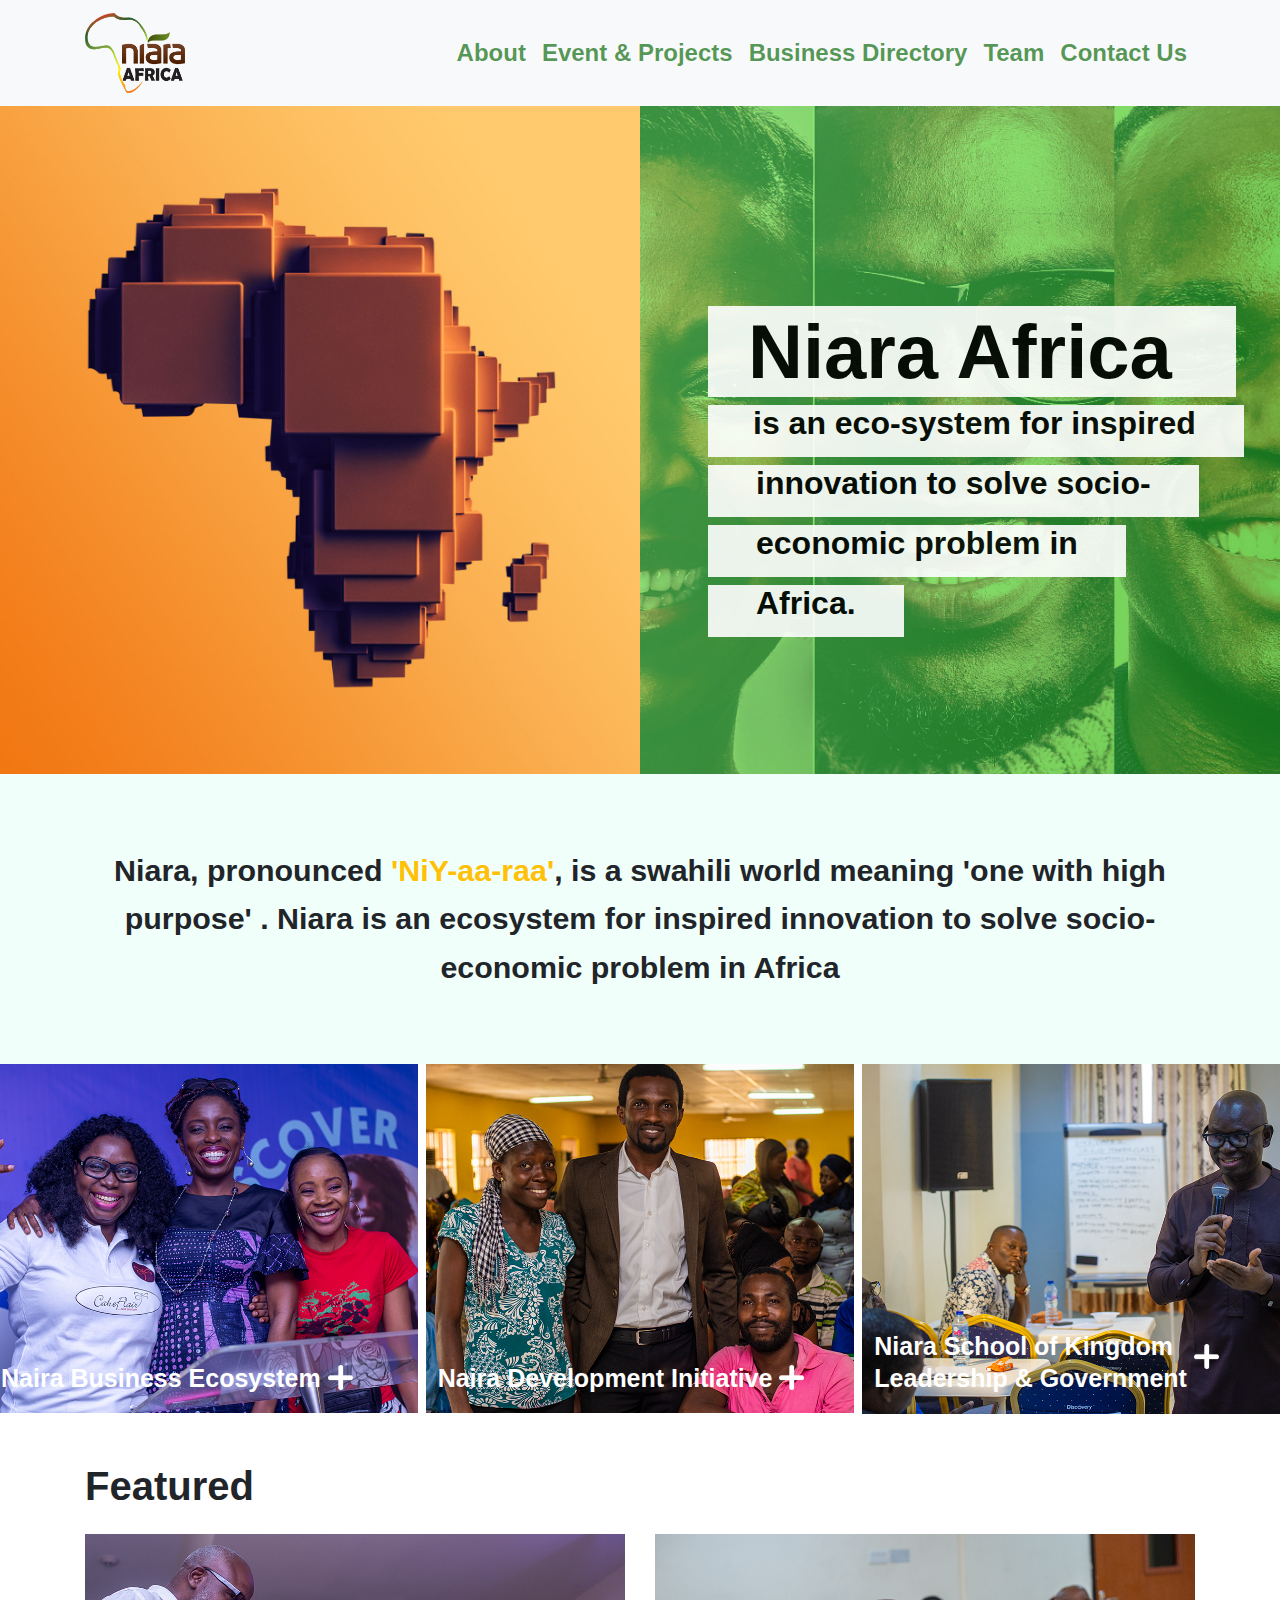
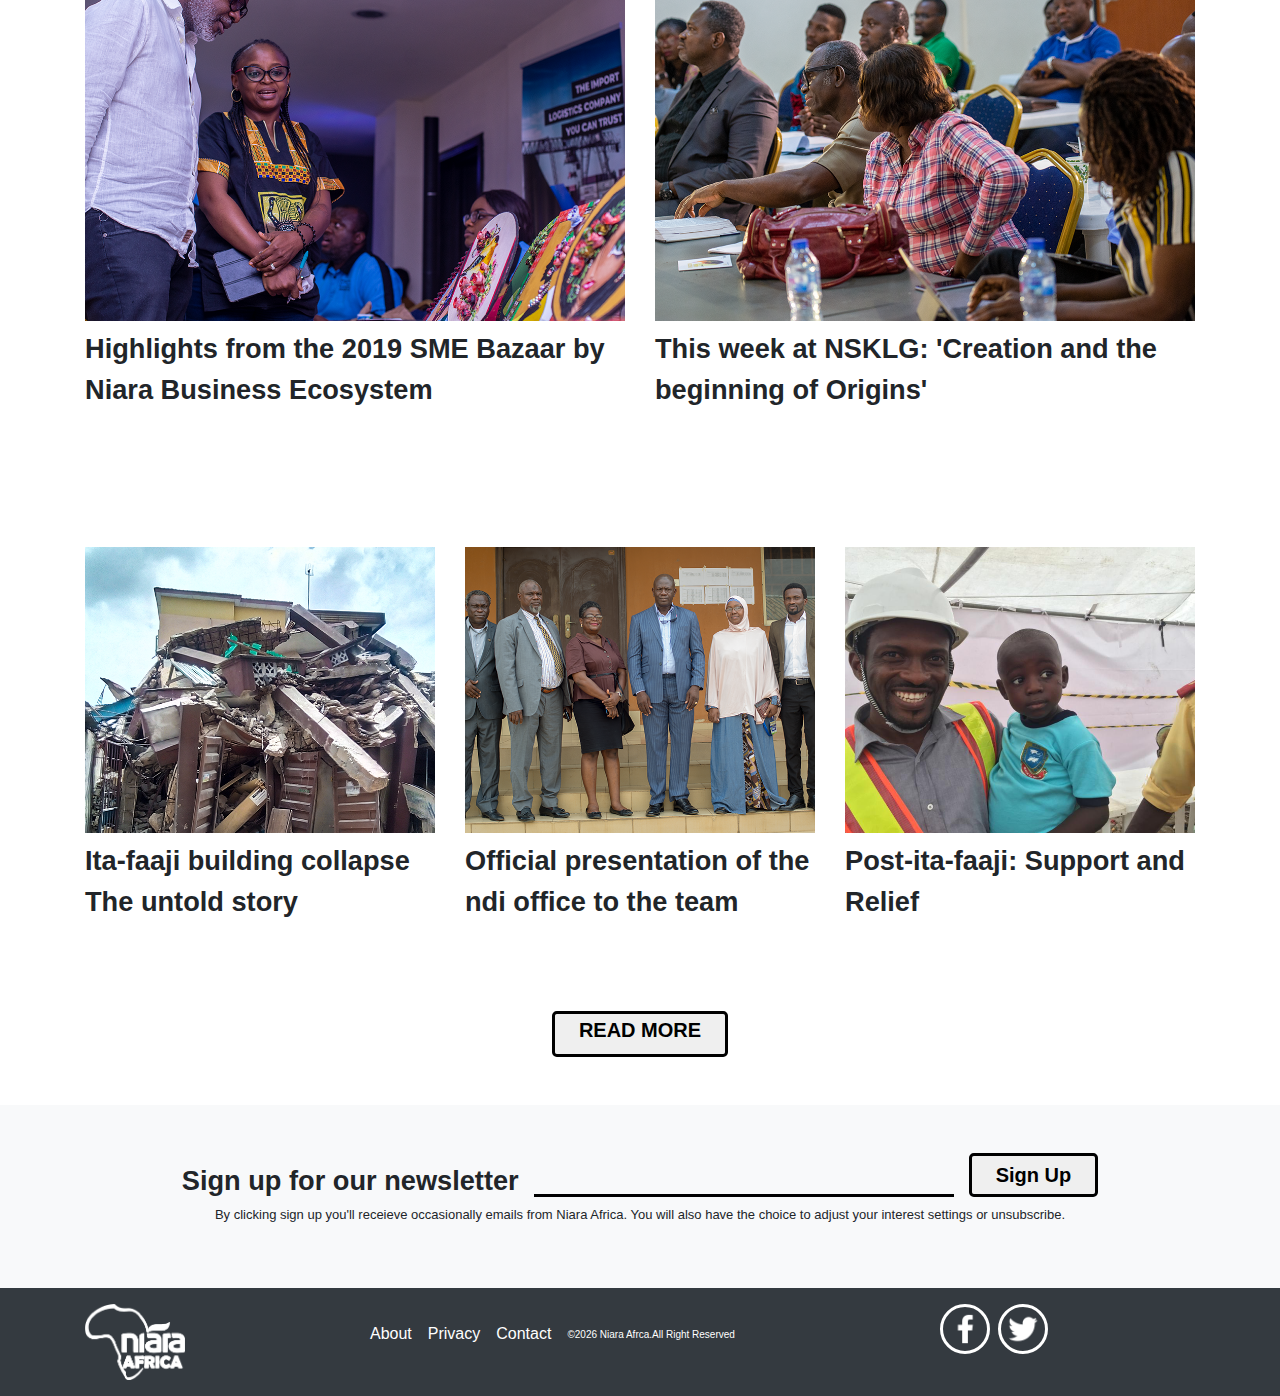
==== index.html @ dce49deb "initial commit" ====
<!DOCTYPE html>
<html lang="en">

<head>
  <meta charset="UTF-8">
  <meta http-equiv="X-UA-Compatible" content="IE=edge">
  <meta name="viewport" content="width=device-width, initial-scale=1.0">

  <link rel="stylesheet" href="https://use.fontawesome.com/releases/v5.0.13/css/all.css" integrity="sha384-DNOHZ68U8hZfKXOrtjWvjxusGo9WQnrNx2sqG0tfsghAvtVlRW3tvkXWZh58N9jp" crossorigin="anonymous">


  <link rel="stylesheet" href="css/style.css">
  <link rel="stylesheet" href="css/bootstrap-4.0.0/dist/css/bootstrap.css">

  <title>Document</title>
</head>

<body>

  <nav class="navbar navbar-expand-sm bg-light navbar-light">
     <div class="container">
      <a href="#home" class="navbar-brand">
        <img src="img/niara-logo.png" width="100" height="80" alt="logo picture">
      </a>
      <!-- <button class="navbar-toggler" type="button" data-toggle="collapse" data-target="#navbarCollapse">
        <span class="navbar-toggler-icon"></span>
      </button> -->

      <button class="navbar-toggler" type="button" data-toggle="collapse" data-target="#navbarCollapse">
          <span class="navbar-toggler-icon"></span>
      </button>
      <div id="navbarCollapse" class="collapse navbar-collapse">
        <ul class="navbar-nav ml-auto">
          <li class="nav-item active">
            <a href="index.html" class="nav-link">About</a>
          </li>
          <li class="nav-item">
            <a href="event&projects.html" class="nav-link">Event & Projects</a>
          </li>
          <li class="nav-item">
            <a href="directory.html" class="nav-link">Business Directory</a>
          </li>
          <li class="nav-item">
            <a href="team.html" class="nav-link">Team</a>
          </li>
          <li class="nav-item">
            <a href="contact us.html" class="nav-link">Contact Us</a>
          </li>
        </ul>
      </div>
     </div> 
  </nav>

  <div id="main-header" class="header">
    <div class="row no-gutters">
      <div class="col-md-6">

        
        <img src="/img/africa.jpg" alt="" class="img-fluid">

      </div>
      <div class="col-md-6">
            <img src="/img/afrca-banner.jpg" alt="" class="img-fluid africa-image" height="100">
          
          <div class="card-img-overlay text-white d-flex flex-column justify-content-center align-items-start med">
          <div class="title mb-2"><p class=" mb-0 txt1"> Niara Africa</p></div>
           <div class="text mb-2 px-5 move"> <p class="txt2 ">is an eco-system for inspired</p></div>
            <div class="text px-5 mb-2 move1"><p class="txt3">innovation to solve socio-</p></div>
            <div class="text txt4 px-5 mb-2 move2"><p class="txt4">economic problem in</p> </div> 
           <div class="text txt5 px-5 move3"><p class="txt5">Africa.</p></div>
          </div>
          
        </div>
      </div>
    </div>
  </div>

  <section id="body" class="body-content py-5">
    <div class="row">
      <div class="container py-4">
        <div class="col">
          <div class="content-inner">
            <p class="lead text-center">Niara, pronounced <span class="text-warning">'NiY-aa-raa'</span>, is a swahili
              world
              meaning 'one with high purpose' . Niara is an ecosystem for
              inspired innovation to solve socio-economic problem in Africa</p>
          </div>
        </div>
      </div>
    </div>
    </div>
  </section>
  <section class="contain">
    <div class="row">
      <div class="col-md-4 px-1">
         <img src="/img/nbe.png" alt="" class="img-fluid">
         <p class="text-image">Naira Business Ecosystem <img src="/img/add.png" alt="" class="img-resize"></p>
      </div>
      <div class="col-md-4 px-1">
         <img src="/img/ndi.png" alt="" class="img-fluid">
         <p class="text-image">Naira Development Initiative <img src="/img/add.png" alt="" class="img-resize"></p>
      </div>
      <div class="col-md-4 px-1">
         <img src="/img/nsklg.png" alt="" class="img-fluid">
         <p class="text-image gap"> Niara School of Kingdom</p> 
         <p class="text-image">Leadership & Government <img src="/img/add.png" alt="" class="img-resize shift"></p>
      </div>

   </div>
  </section>
 

  <section id="display-main" class="py-5">
    
    <div class="container">
     
      <h1 class="mb-4"><strong>Featured</strong> </h2>
      <div class="row">
        <div class="col-md-6">
          <img src="/img/hlc-7062.png" alt="" class="img-fluid">
          <p class="lead mt-2">Highlights from the 2019 SME Bazaar by
            Niara Business Ecosystem</p>
        </div>
        <div class="col-md-6">
          <img src="/img/dsc-9834.png" alt="" class="img-fluid">
          <p class="lead mt-2">This week at NSKLG: 'Creation and the
            beginning of Origins'</p>
        </div>
      </div>
    </div>
  </section>

  <section id="display-details" class="mb-5">
    <div class="container">
      <div class="bode mb-4"></div>
      <div class="row mb-4 py-5">
        <div class="col-lg-4">
          <img src="/img/layer-19.png" alt="" class="img-fluid">
          <p class="lead mt-2">Ita-faaji building collapse
            The untold story</p>
        </div>
        <div class="col-lg-4">
          <img src="/img/layer-20.png" alt="" class="img-fluid">
          <p class="lead mt-2">Official presentation of the ndi
            office to the team</p>
        </div>
        <div class="col-lg-4">
          <img src="/img/layer-21.png" alt="" class="img-fluid">
          <p class="lead mt-2">Post-ita-faaji: Support and
            Relief</p>
        </div>

      </div>
      <div class="row text-center m-auto">
        <div class="col">
          <button class="btn btn-lg px-4 py-1">
            <h5> <strong>READ MORE</strong> </h5>
          </button>
        </div>
        
      </div>
    </div>
  </section>

  <section id="sign-up" class="bg-light py-5">
    <div class="container mb-2">
      
        <div class="row d-flex flex-row justify-content-center align-items-end">
          <div class="col-4-lg">
            <p class="lead">Sign up for our newsletter</p>
          </div>
          <div class="col-lg-4">
            <div class="boder"></div>
          </div>
          <div class="col-4-lg">
            <button class="btn btn-lg px-4 py-1">Sign Up</button>
          </div>
        </div>
      </div>

      <p class="muted text-center ">By clicking sign up you'll receieve occasionally emails from Niara Africa. You will also have the
        choice to adjust your interest settings or unsubscribe.</p>
    </div>
  </section>

  <footer id="footer" class="bg-dark py-3">
    <div class="container">
      <div class="row">
        <div class="col-3">
          <img src="/img/niara-logo-white.png" alt="" class="img-fluid" width="100" height="80">
        </div>
        <div class="col-md-6 d-flex align-items-center">
          <p class="mr-3 ft-txt">About</p>
          <p class="mr-3 ft-txt">Privacy</p>
          <p class="mr-3 ft-txt">Contact</p>
          <p class="ft-copyright"> &copy;<span id="year"></span> Niara Afrca.All Right Reserved</p>
        </div>

        <div class="col-3 d-flex">
          <a href="http://facebook.com">
            <img src="/img/fb.png" alt="" class="social-icon fb mr-2">
          </a>
          <a  href="http://twitter.com">
            <img src="/img/twitters.png" alt="" class="social-icon tw">
          </a>
        </div>
      </div>
    </div>

  </footer>







  <script src="http://code.jquery.com/jquery-3.3.1.min.js" integrity="sha256-FgpCb/KJQlLNfOu91ta32o/NMZxltwRo8QtmkMRdAu8=" crossorigin="anonymous"></script>
  <script src="css/bootstrap-4.0.0/dist/js/bootstrap.bundle.min.js"></script>


  <script>
    $('#year').text(new Date().getFullYear());

  </script>

</body>

</html>
---- css/style.css ----
.navbar .nav-link {
    color: rgba(0, 100, 0, 0.657) !important;
    font-size: 24px;
    font-weight: 600;
}

.africa-image {
    background-size: cover !important;
    background-position: center !important;
    width: 100% !important;
    height: 100% !important;
}

.title {
    /* display: block !important; */
    font-weight: 800;
    font-size: 4.75rem !important;
    color: black !important;
    text-align: center !important;
    background-color: #fff;
    opacity: 0.9;
    padding: 0 4rem !important; 
    line-height: 1.2;
    animation: myMove 2s;
    animation-duration: 5s;
    animation-timing-function: ease-in;
}

@keyframes myMove {
    0% {
      opacity: 0;
      transform: translatey(-10rem); }
    80% {
      opacity: 0.5;
      transform: translateX(-1rem); }
    100% {
      opacity: 1;
      transform: translate(0); } }

.txt1 {
    margin-left: -1.5rem;
    
}

.txt2 {
    margin-left: -3px !important;
}
.move {
    animation: myMove 2s;
    animation-duration: 4s;
    animation-timing-function: ease-in;
}

.move1 {
    animation: myMove 2s;
    animation-duration: 3s;
    animation-timing-function: ease-in;
}

.move2 {
    animation: myMove 2s;
    animation-duration: 2s;
    animation-timing-function: ease;
}

.move3 {
    animation: myMove 1s;
    animation-duration: 1s;
    animation-timing-function: ease;
}

.text-white {
    margin-top: 4rem;
    margin-left: 3rem;
}

.text {
    font-size: 2rem;
    color: black;
    display: inline-block;
    background-color: #fff;
    opacity: 0.9;
    font-weight: 600;
    line-height: 1;
    padding: 2px 3rem !important;
}

/* .text1 {
    padding: 2px 4rem;
    /* display: inline-block; */
    /* background: #fff;
    color: #000;
    text-align: center;
    font-size: 4.7rem;
    font-weight: 700;
    opacity: 0.9;
    display: block;
}  */


.dark-overlay2 {
   position: absolute;
   top: 0;
   left: 0;
   width: 100%;
   background-color: rgba(0, 0, 0, 0.6);
}

.body-content .lead {
    font-size: 1.9rem;
    font-weight: 700;
    width: 100%;
    margin: auto;
    line-height: 1.6;
}

.contain {
    position: relative;
    text-align: left;
}

.text-image {
    position: absolute;
    bottom: 1px;
    font-size: 25px;
    left: 16px;
    color: #fff;
    font-weight: 700;
}
.gap {
    margin-bottom: 3rem !important;
}

.img-resize {
    width: 25px;
    margin-top: -6px;
}

.shift {
    margin-top: -3rem;
}


#sign-up .boder {
    border-bottom: 3px #000 solid;
    margin-top: 27px;
    width: 120%;

}

#sign-up .lead {
    display: block;
    font-size: 1.7rem;
    font-weight: 700;
    margin-bottom: -5px;
    /* margin-right: 50px; */
}

#sign-up .btn {
    border: #000 3px solid;
    color: #000;
    font-weight: 600;
    margin-left: 70px;
}
#sign-up .muted {
    font-size: 13px !important;
}

.body-content {
    background-color: rgba(127, 255, 212, 0.109) !important;
}

#display-main .lead {
    font-size: 1.7rem;
    font-weight: 600;
}

#display-details .lead {
    font-size: 1.7rem;
    font-weight: 600;
}

.social-icon {  
    border: #fff 3px solid;
    border-radius: 50%;
    padding: 5px;
    width: 50px;
}

.mb-5 .btn {
    border: #000 3px solid;
}

.ft-copyright {
    color: #fff;
    font-size: 10px;
}

.ft-txt {
    color: #fff;
}


/*Event $ Projects */
.boda {
    border: rgba(0, 0, 0, 0.1)  1px solid;
}

.text-underline {
    border-bottom: green 3px solid;
    width: 30px;
    margin-top: -17px;
}

.txt {
    font-size: 24px;
}

.main-body {
    margin-bottom: 30rem;
}

/*Business and Directory */
.image-back {
    background-image: url(/img/business-directory-bg.png);
    background-position: center;
    background-repeat: no-repeat;
    background-size: cover;
    min-height: 500px;
}


.image-text {
    font-size: 3rem;
    font-weight: 700;
    margin-left: 8px;
    color: #fff !important;
     margin-top: -19rem;
     
    
} 
@media screen and (max-width: 682px) {
    .image-text {
        font-size: 28px;
    }  
}




.text-head {
    margin-top: -20px !important;
}

.pad {
    border-radius: 12px;
    padding: 13px 9px !important;
    background: #fff;
    width: 85% !important;
    margin: auto;
    margin-top: -3.5rem;
}
 

/* .text-discover {
    margin-left: 7rem;
    text-align: center;
    margin-top: 9px;
} */

.expand {
    width: 14rem;
    height: 2rem;
    /* margin-left: -4rem !important; */
    background-color: #fff;
}

.custom-selected {
    width: 18rem;
    height: 2rem;
    background-color: #fff;
    /* margin-left: -7.5rem !important; */
}

/* .trent {
    width: 50%;
} */

/* The Team */
.card-shadow {
    box-shadow:  0 0 10px 0 rgba(100, 100, 100, 0.26);
}

.image {
    width: 60%;
    border-radius: 50%;
    background-color: rgba(201, 145, 78, 0.7);
    /* background-color: radial-gradient(circle, rgba(238, 141, 22, 0.7)) !important; */
}

/*Directory page loaded */
.context {
    margin-top: -3rem;
    border: #000  1px solid;
    width: 71rem;
    margin-left: -14px;
    margin-bottom: 1rem;
}

.backarrow-space {
    margin-left: -7px;
}

.backarrow {
    width: 10px;
    text-align: center;
    margin-top: -2px;
    margin-right: 4px;
}

.backarrow-txt {
    color: #000 !important;
    font-size: 18px;
    font-weight: 600;
}

.undaline {
    border-bottom: rgba(0, 0, 0, 0.5)  1px solid;
    width: 20%;
}

.card-border {
    border: #000 1px solid !important;
    border-bottom-left-radius: 15px !important;
    border-bottom-right-radius: 15px !important;
    border-top: none !important;
}

.body-card {
    margin-top: -2rem;
}

.footer-card {
    margin-top: -1.35rem;
    padding: 1rem;
}

.txt-card {
    font-size: 12px;
    font-weight: 600;
    display: inline-block;
}

.space {
    margin-top: -0.7rem;
}

.card-image {
    width: 20px;
    display: inline-block ;
}


.categories-text {
    font-size: 18px;
    font-weight: 600;
    line-height: 1.8;
    text-align: center;
}



select option:hover {
    background-color: red !important;
}

select option {
    padding: 4px;
}
select {
    z-index: 1800;
    /* position: absolute; */
    background: #fff;
    height: 33%;
    overflow: hidden;
    width: 30%;
    outline: none;
}
option:checked, option:hover {
    color: #fff;
    background: red;
}
/* Another way*/
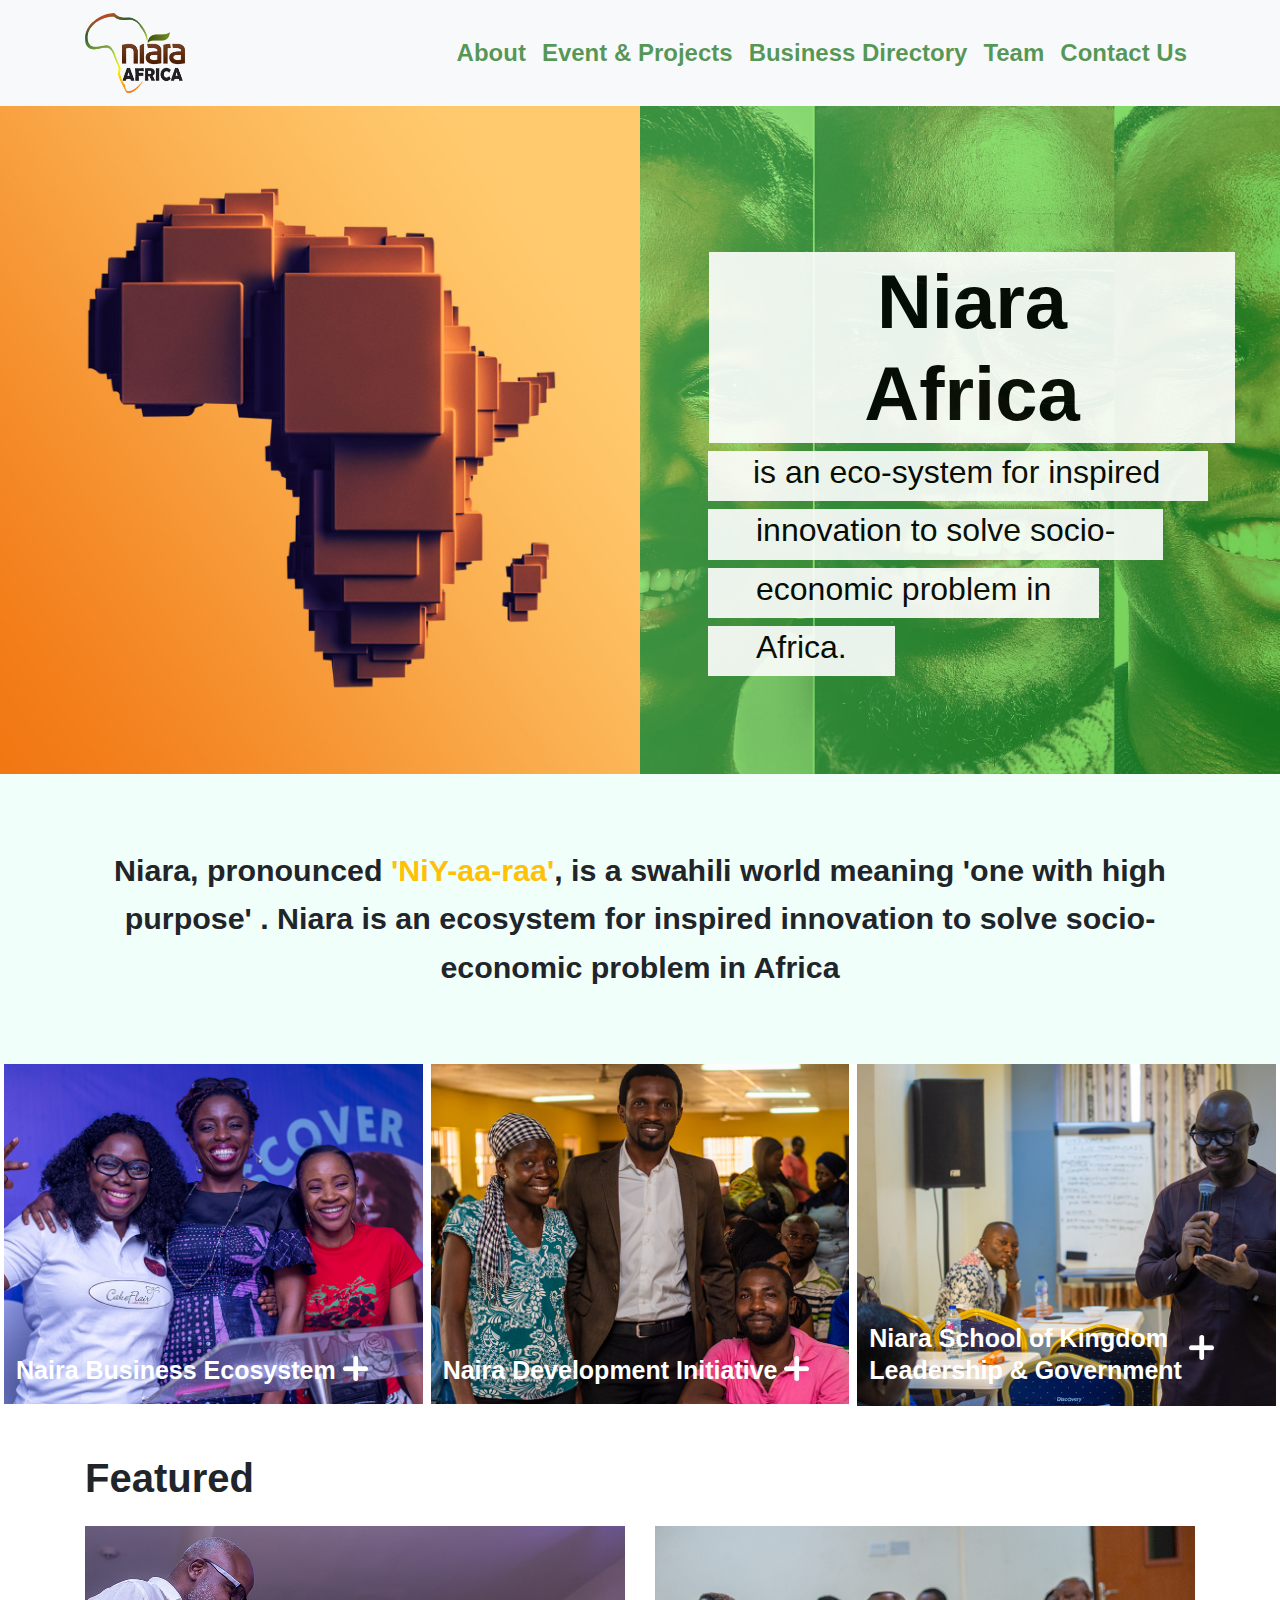
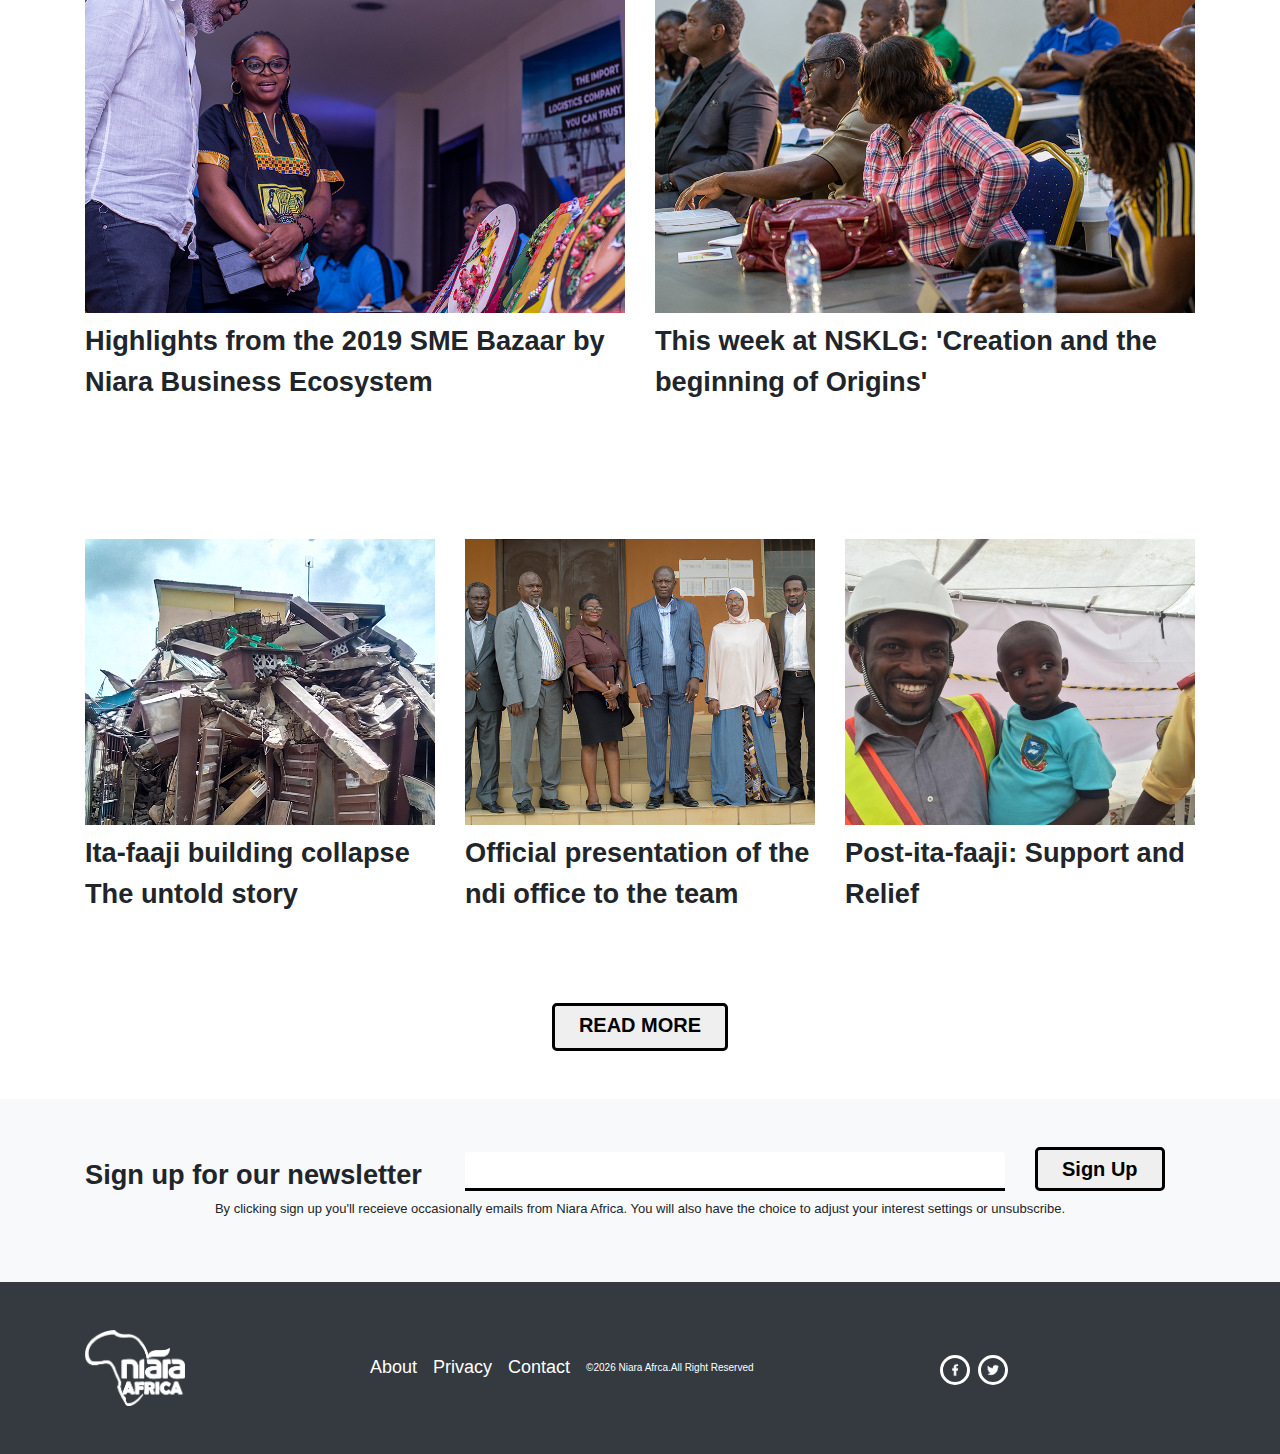
==== commit c5788610: "first commit" ====
--- a/index.html
+++ b/index.html
@@ -19,13 +19,10 @@
 
   <nav class="navbar navbar-expand-sm bg-light navbar-light">
      <div class="container">
-      <a href="#home" class="navbar-brand">
+      <a href="index.html" class="navbar-brand">
         <img src="img/niara-logo.png" width="100" height="80" alt="logo picture">
       </a>
-      <!-- <button class="navbar-toggler" type="button" data-toggle="collapse" data-target="#navbarCollapse">
-        <span class="navbar-toggler-icon"></span>
-      </button> -->
-
+    
       <button class="navbar-toggler" type="button" data-toggle="collapse" data-target="#navbarCollapse">
           <span class="navbar-toggler-icon"></span>
       </button>
@@ -54,20 +51,17 @@
   <div id="main-header" class="header">
     <div class="row no-gutters">
       <div class="col-md-6">
-
-        
         <img src="/img/africa.jpg" alt="" class="img-fluid">
-
       </div>
       <div class="col-md-6">
             <img src="/img/afrca-banner.jpg" alt="" class="img-fluid africa-image" height="100">
           
           <div class="card-img-overlay text-white d-flex flex-column justify-content-center align-items-start med">
-          <div class="title mb-2"><p class=" mb-0 txt1"> Niara Africa</p></div>
-           <div class="text mb-2 px-5 move"> <p class="txt2 ">is an eco-system for inspired</p></div>
-            <div class="text px-5 mb-2 move1"><p class="txt3">innovation to solve socio-</p></div>
-            <div class="text txt4 px-5 mb-2 move2"><p class="txt4">economic problem in</p> </div> 
-           <div class="text txt5 px-5 move3"><p class="txt5">Africa.</p></div>
+          <div class="txt1 mb-2"><h1 class="mb-0 title py-1"> Niara Africa</h1></div>
+           <div class="text mb-2 px-5 move"><h2 class="txt2">is an eco-system for inspired</h2></div>
+            <div class="text mb-2 px-5 move1"><h2 class="txt3">innovation to solve socio-</h2></div>
+            <div class="text px-5 mb-2 move2"><h2 class="txt4">economic problem in</h2> </div> 
+           <div class="text px-5 move3"><h2 class="txt5">Africa.</h2></div>
           </div>
           
         </div>
@@ -91,7 +85,7 @@
     </div>
   </section>
   <section class="contain">
-    <div class="row">
+    <div class="row m-auto">
       <div class="col-md-4 px-1">
          <img src="/img/nbe.png" alt="" class="img-fluid">
          <p class="text-image">Naira Business Ecosystem <img src="/img/add.png" alt="" class="img-resize"></p>
@@ -134,17 +128,17 @@
     <div class="container">
       <div class="bode mb-4"></div>
       <div class="row mb-4 py-5">
-        <div class="col-lg-4">
+        <div class="col-md-4">
           <img src="/img/layer-19.png" alt="" class="img-fluid">
           <p class="lead mt-2">Ita-faaji building collapse
             The untold story</p>
         </div>
-        <div class="col-lg-4">
+        <div class="col-md-4">
           <img src="/img/layer-20.png" alt="" class="img-fluid">
           <p class="lead mt-2">Official presentation of the ndi
             office to the team</p>
         </div>
-        <div class="col-lg-4">
+        <div class="col-md-4">
           <img src="/img/layer-21.png" alt="" class="img-fluid">
           <p class="lead mt-2">Post-ita-faaji: Support and
             Relief</p>
@@ -154,7 +148,7 @@
       <div class="row text-center m-auto">
         <div class="col">
           <button class="btn btn-lg px-4 py-1">
-            <h5> <strong>READ MORE</strong> </h5>
+            <p class="read"> <strong>READ MORE</strong> </p>
           </button>
         </div>
         
@@ -166,27 +160,29 @@
     <div class="container mb-2">
       
         <div class="row d-flex flex-row justify-content-center align-items-end">
-          <div class="col-4-lg">
+          <div class="col-md-4">
             <p class="lead">Sign up for our newsletter</p>
           </div>
-          <div class="col-lg-4">
-            <div class="boder"></div>
-          </div>
-          <div class="col-4-lg">
+          <div class="col-md-6">
+            <div class="boder">
+              <input type="email" class="form-control no-border">
+            </div>
+          </div>
+          <div class="col-md-2">
             <button class="btn btn-lg px-4 py-1">Sign Up</button>
           </div>
         </div>
       </div>
 
-      <p class="muted text-center ">By clicking sign up you'll receieve occasionally emails from Niara Africa. You will also have the
+      <p class="muted text-center">By clicking sign up you'll receieve occasionally emails from Niara Africa. You will also have the
         choice to adjust your interest settings or unsubscribe.</p>
     </div>
   </section>
 
-  <footer id="footer" class="bg-dark py-3">
+  <footer id="footer" class="bg-dark py-5">
     <div class="container">
       <div class="row">
-        <div class="col-3">
+        <div class="col-md-3">
           <img src="/img/niara-logo-white.png" alt="" class="img-fluid" width="100" height="80">
         </div>
         <div class="col-md-6 d-flex align-items-center">
@@ -196,7 +192,7 @@
           <p class="ft-copyright"> &copy;<span id="year"></span> Niara Afrca.All Right Reserved</p>
         </div>
 
-        <div class="col-3 d-flex">
+        <div class="col-md-3 d-flex">
           <a href="http://facebook.com">
             <img src="/img/fb.png" alt="" class="social-icon fb mr-2">
           </a>
--- a/css/style.css
+++ b/css/style.css
@@ -12,17 +12,18 @@
 }
 
 .title {
-    /* display: block !important; */
     font-weight: 800;
     font-size: 4.75rem !important;
     color: black !important;
     text-align: center !important;
     background-color: #fff;
     opacity: 0.9;
-    padding: 0 4rem !important; 
+    margin: 25px;
+    margin-top: -15px !important;
+    padding: 0 3.25rem !important; 
     line-height: 1.2;
-    animation: myMove 2s;
-    animation-duration: 5s;
+    animation: myMove 1s;
+    animation-duration: 1.8s;
     animation-timing-function: ease-in;
 }
 
@@ -46,20 +47,20 @@
     margin-left: -3px !important;
 }
 .move {
-    animation: myMove 2s;
-    animation-duration: 4s;
+    animation: myMove 1s;
+    animation-duration: 1.6s;
     animation-timing-function: ease-in;
 }
 
 .move1 {
-    animation: myMove 2s;
-    animation-duration: 3s;
+    animation: myMove 1s;
+    animation-duration: 1.4s;
     animation-timing-function: ease-in;
 }
 
 .move2 {
-    animation: myMove 2s;
-    animation-duration: 2s;
+    animation: myMove 1s;
+    animation-duration: 1.2s;
     animation-timing-function: ease;
 }
 
@@ -84,19 +85,6 @@
     line-height: 1;
     padding: 2px 3rem !important;
 }
-
-/* .text1 {
-    padding: 2px 4rem;
-    /* display: inline-block; */
-    /* background: #fff;
-    color: #000;
-    text-align: center;
-    font-size: 4.7rem;
-    font-weight: 700;
-    opacity: 0.9;
-    display: block;
-}  */
-
 
 .dark-overlay2 {
    position: absolute;
@@ -140,11 +128,15 @@
     margin-top: -3rem;
 }
 
+.read {
+    margin-bottom: 0 !important;
+    margin-bottom: 4px !important;
+}
+
 
 #sign-up .boder {
     border-bottom: 3px #000 solid;
-    margin-top: 27px;
-    width: 120%;
+    width: 100%;
 
 }
 
@@ -153,14 +145,13 @@
     font-size: 1.7rem;
     font-weight: 700;
     margin-bottom: -5px;
-    /* margin-right: 50px; */
 }
 
 #sign-up .btn {
     border: #000 3px solid;
     color: #000;
     font-weight: 600;
-    margin-left: 70px;
+    
 }
 #sign-up .muted {
     font-size: 13px !important;
@@ -184,7 +175,8 @@
     border: #fff 3px solid;
     border-radius: 50%;
     padding: 5px;
-    width: 50px;
+    width: 30px;
+    margin-top: 25px;
 }
 
 .mb-5 .btn {
@@ -194,16 +186,26 @@
 .ft-copyright {
     color: #fff;
     font-size: 10px;
+    margin-top: 15px;
 }
 
 .ft-txt {
     color: #fff;
+    font-size: 18px;
+    font-weight: 400;
+    margin-top: 15px;
 }
 
 
 /*Event $ Projects */
 .boda {
     border: rgba(0, 0, 0, 0.1)  1px solid;
+
+}
+
+.no-border {
+    border: 0 !important;
+    box-shadow: none !important;
 }
 
 .text-underline {
@@ -239,14 +241,17 @@
      
     
 } 
-@media screen and (max-width: 682px) {
+ @media screen and (max-width: 682px) {
     .image-text {
         font-size: 28px;
-    }  
-}
-
-
-
+    }   
+} 
+
+/* @media screen and (max-width: 682px) {
+    .title {
+        font-size: 1rem;
+        padding: 0 1rem;
+    } */ */
 
 .text-head {
     margin-top: -20px !important;
@@ -262,16 +267,9 @@
 }
  
 
-/* .text-discover {
-    margin-left: 7rem;
-    text-align: center;
-    margin-top: 9px;
-} */
-
 .expand {
     width: 14rem;
     height: 2rem;
-    /* margin-left: -4rem !important; */
     background-color: #fff;
 }
 
@@ -279,12 +277,9 @@
     width: 18rem;
     height: 2rem;
     background-color: #fff;
-    /* margin-left: -7.5rem !important; */
-}
-
-/* .trent {
-    width: 50%;
-} */
+}
+
+
 
 /* The Team */
 .card-shadow {
@@ -295,7 +290,6 @@
     width: 60%;
     border-radius: 50%;
     background-color: rgba(201, 145, 78, 0.7);
-    /* background-color: radial-gradient(circle, rgba(238, 141, 22, 0.7)) !important; */
 }
 
 /*Directory page loaded */
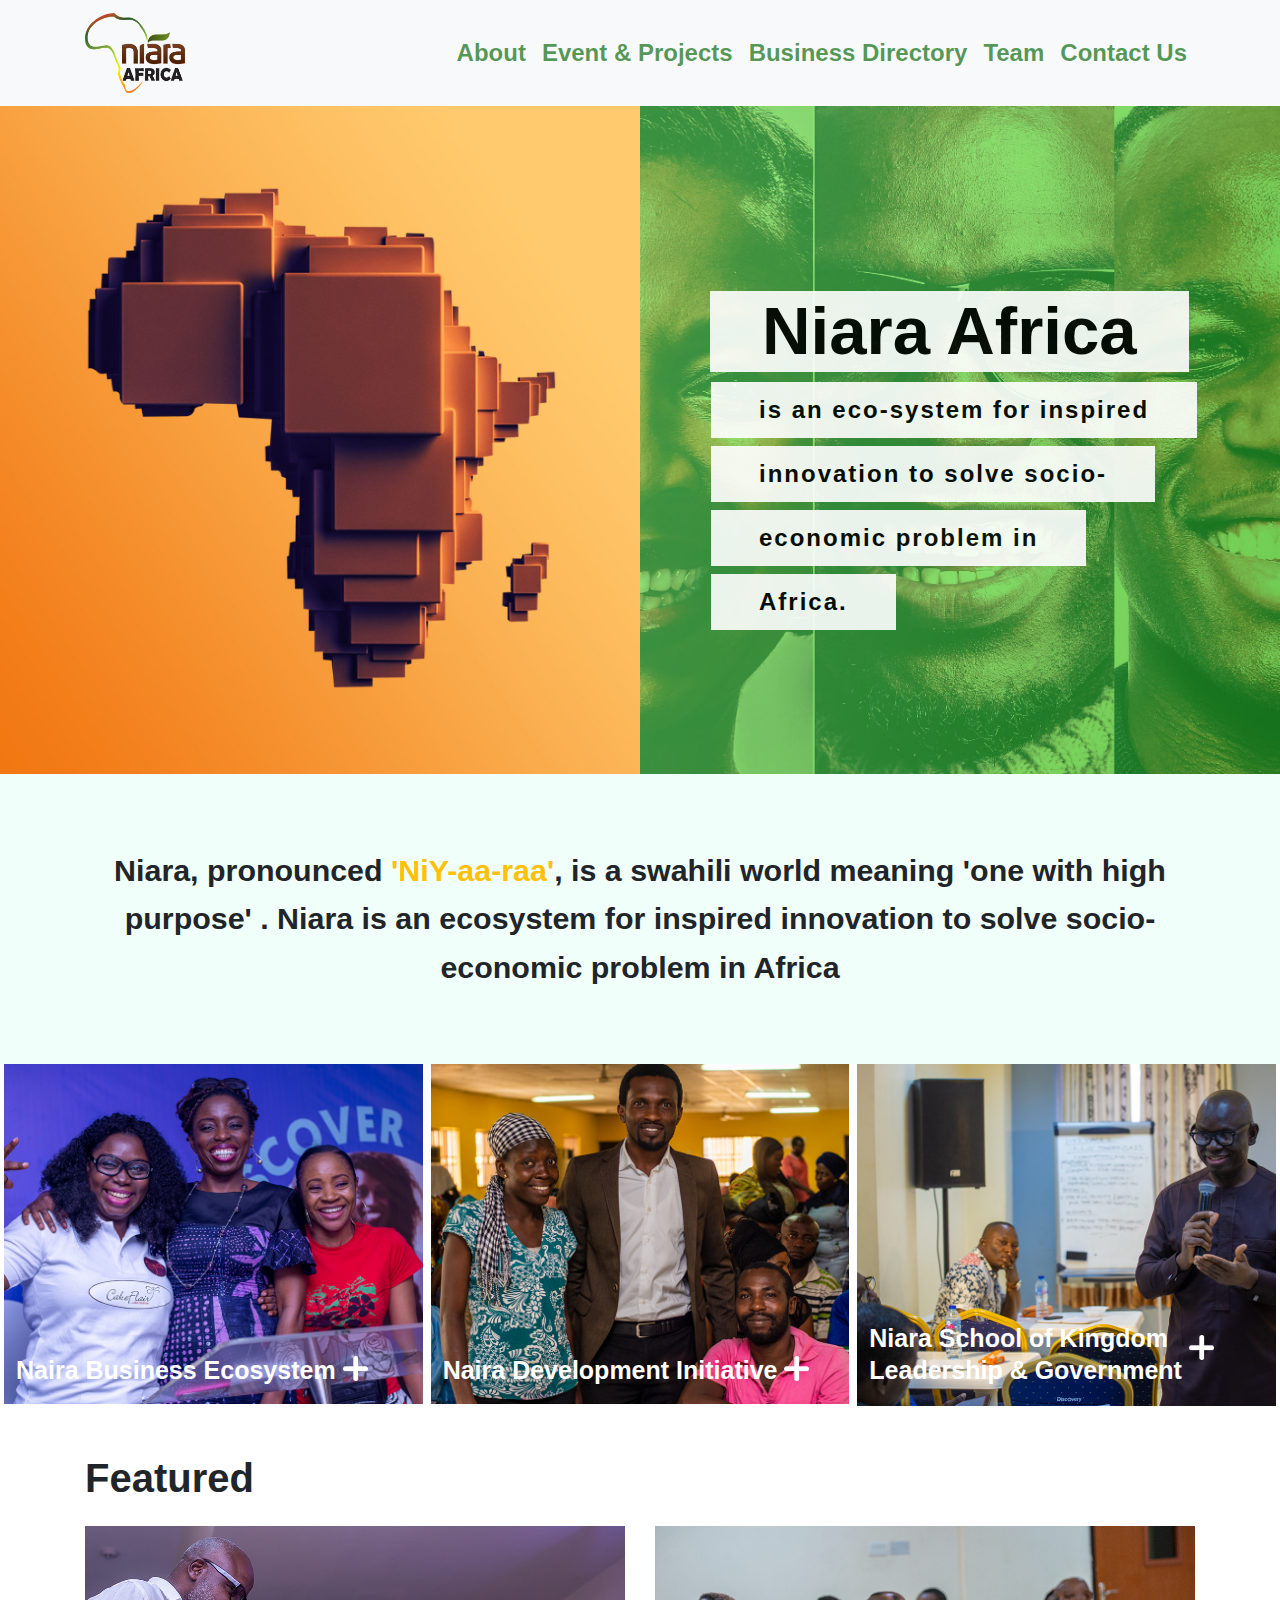
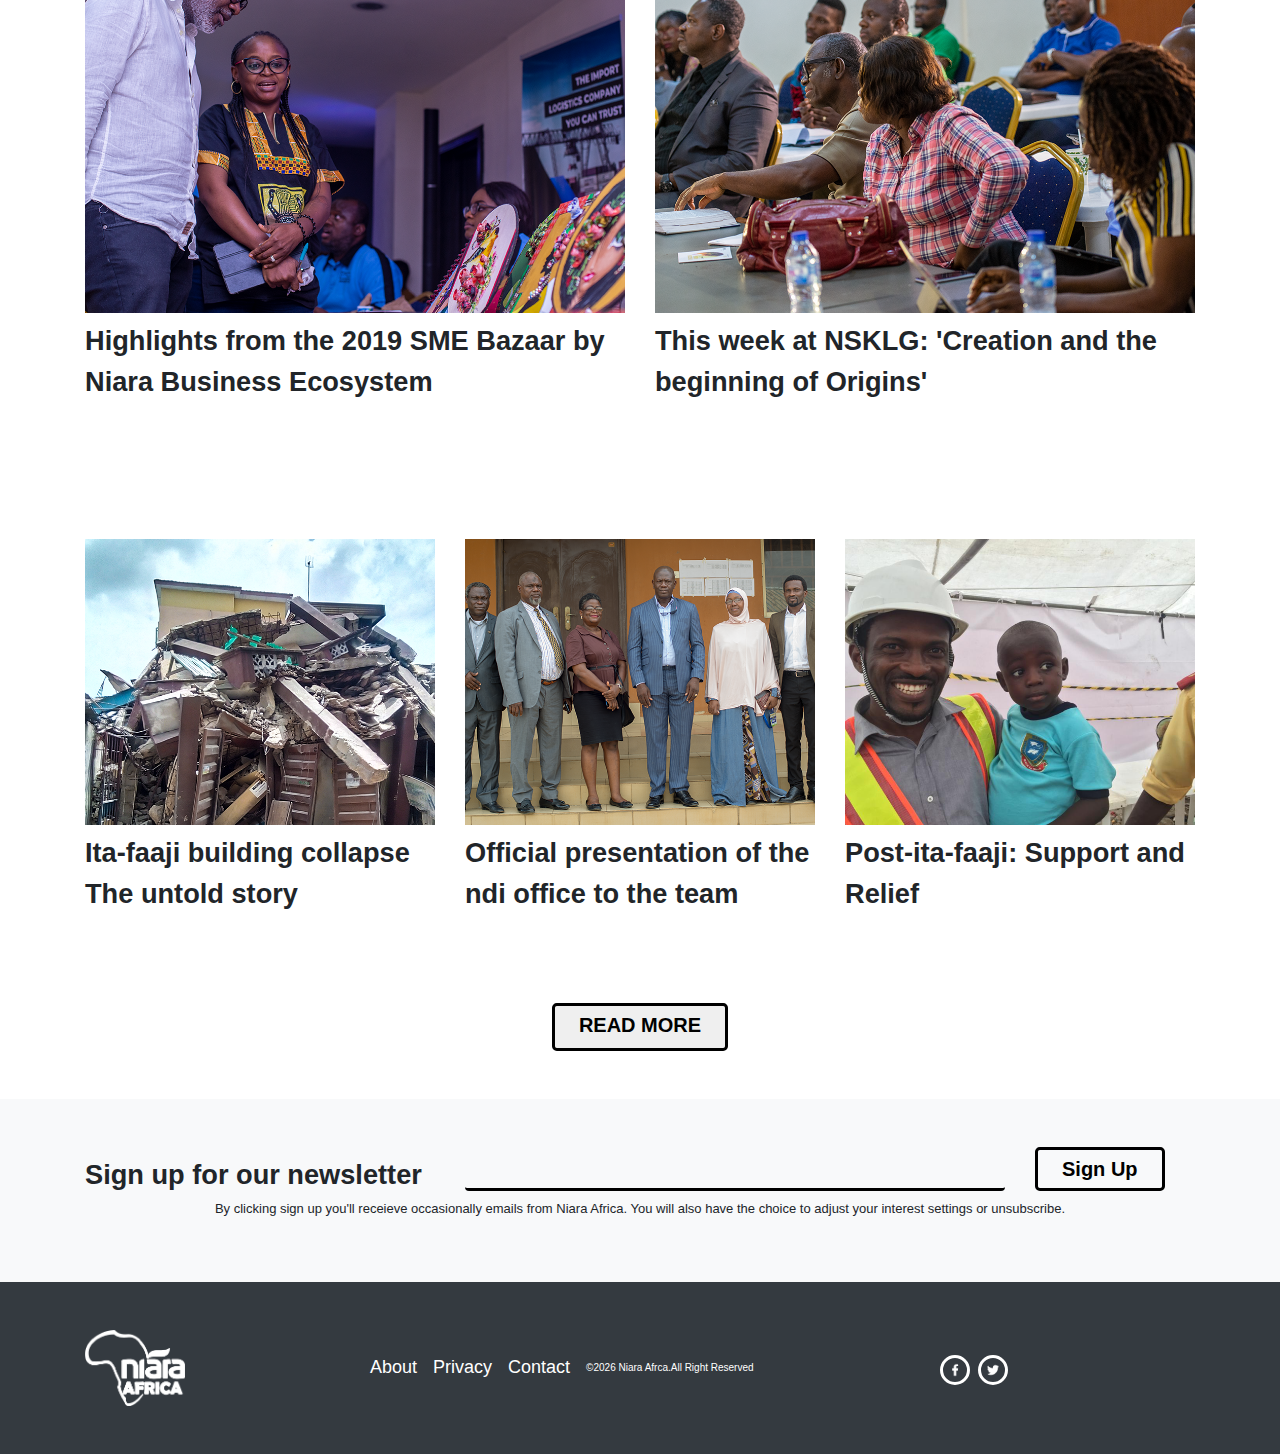
==== commit 2b547485: "second commit" ====
--- a/index.html
+++ b/index.html
@@ -41,7 +41,7 @@
             <a href="team.html" class="nav-link">Team</a>
           </li>
           <li class="nav-item">
-            <a href="contact us.html" class="nav-link">Contact Us</a>
+            <a href="contact.html" class="nav-link">Contact Us</a>
           </li>
         </ul>
       </div>
@@ -49,23 +49,23 @@
   </nav>
 
   <div id="main-header" class="header">
-    <div class="row no-gutters">
+    <div class="row no-gutters lest">
       <div class="col-md-6">
-        <img src="/img/africa.jpg" alt="" class="img-fluid">
+        <img src="/img/africa.jpg" alt="" class="img-fluid africa-img img00">
       </div>
       <div class="col-md-6">
             <img src="/img/afrca-banner.jpg" alt="" class="img-fluid africa-image" height="100">
           
           <div class="card-img-overlay text-white d-flex flex-column justify-content-center align-items-start med">
-          <div class="txt1 mb-2"><h1 class="mb-0 title py-1"> Niara Africa</h1></div>
-           <div class="text mb-2 px-5 move"><h2 class="txt2">is an eco-system for inspired</h2></div>
-            <div class="text mb-2 px-5 move1"><h2 class="txt3">innovation to solve socio-</h2></div>
-            <div class="text px-5 mb-2 move2"><h2 class="txt4">economic problem in</h2> </div> 
-           <div class="text px-5 move3"><h2 class="txt5">Africa.</h2></div>
+          <div class="txt mb-2"><h1 class="title"> Niara Africa</h1></div>
+           <div class="txt px-5 move"><h2 class="text">is an eco-system for inspired</h2></div>
+            <div class="txt px-5 move1"><h2 class="text">innovation to solve socio-</h2></div>
+            <div class="txt px-5  move2"><h2 class="text">economic problem in</h2> </div> 
+           <div class="txt px-5 move3"><h2 class="text">Africa.</h2></div>
           </div>
           
         </div>
-      </div>
+      </div>     
     </div>
   </div>
 
@@ -164,12 +164,11 @@
             <p class="lead">Sign up for our newsletter</p>
           </div>
           <div class="col-md-6">
-            <div class="boder">
-              <input type="email" class="form-control no-border">
-            </div>
-          </div>
-          <div class="col-md-2">
-            <button class="btn btn-lg px-4 py-1">Sign Up</button>
+            
+              <input type="email" class="form-control no-border bg-light">
+          </div>
+          <div class="col-md-2 btn-sign">
+            <button class="btn btn-lg btn-outline-dark px-4 py-1">Sign Up</button>
           </div>
         </div>
       </div>
@@ -188,7 +187,9 @@
         <div class="col-md-6 d-flex align-items-center">
           <p class="mr-3 ft-txt">About</p>
           <p class="mr-3 ft-txt">Privacy</p>
-          <p class="mr-3 ft-txt">Contact</p>
+          <a href="contact.html">
+            <p class="mr-3 ft-txt">Contact</p>
+          </a>
           <p class="ft-copyright"> &copy;<span id="year"></span> Niara Afrca.All Right Reserved</p>
         </div>
 
--- a/css/style.css
+++ b/css/style.css
@@ -12,13 +12,14 @@
 }
 
 .title {
-    font-weight: 800;
-    font-size: 4.75rem !important;
+    font-weight: 800 !important;
+    font-size: 4.2rem !important;
     color: black !important;
     text-align: center !important;
     background-color: #fff;
     opacity: 0.9;
-    margin: 25px;
+    margin: 2px;
+    /* margin-left:  !important; */
     margin-top: -15px !important;
     padding: 0 3.25rem !important; 
     line-height: 1.2;
@@ -38,14 +39,15 @@
       opacity: 1;
       transform: translate(0); } }
 
-.txt1 {
-    margin-left: -1.5rem;
+ /* .txt1 {
+     margin-left: -1.5rem; 
     
 }
 
-.txt2 {
-    margin-left: -3px !important;
-}
+ .txt2 {
+     margin-left: -3px !important; 
+}  */
+
 .move {
     animation: myMove 1s;
     animation-duration: 1.6s;
@@ -76,14 +78,16 @@
 }
 
 .text {
-    font-size: 2rem;
+    font-size: 1.5rem !important;
     color: black;
     display: inline-block;
     background-color: #fff;
     opacity: 0.9;
-    font-weight: 600;
+    font-weight: 700;
     line-height: 1;
-    padding: 2px 3rem !important;
+    margin-left: -45px;
+    letter-spacing: 2px;
+    padding: 1rem 3rem !important;
 }
 
 .dark-overlay2 {
@@ -133,13 +137,6 @@
     margin-bottom: 4px !important;
 }
 
-
-#sign-up .boder {
-    border-bottom: 3px #000 solid;
-    width: 100%;
-
-}
-
 #sign-up .lead {
     display: block;
     font-size: 1.7rem;
@@ -206,6 +203,7 @@
 .no-border {
     border: 0 !important;
     box-shadow: none !important;
+    border-bottom: solid 3px #000 !important;
 }
 
 .text-underline {
@@ -214,8 +212,8 @@
     margin-top: -17px;
 }
 
-.txt {
-    font-size: 24px;
+.event-txt {
+    font-size: 20px;
 }
 
 .main-body {
@@ -237,21 +235,86 @@
     font-weight: 700;
     margin-left: 8px;
     color: #fff !important;
-     margin-top: -19rem;
-     
+    margin-top: -19rem; 
+} 
+ 
+
+@media screen and (max-width: 1024px) {
+    .africa-img {
+        width: 25rem !important;
+            
     
-} 
- @media screen and (max-width: 682px) {
+    }
+    
+}
+
+
+ @media screen and (max-width: 768px) {
+    .title {
+        font-size: 2.5rem !important;
+        padding: 2px 7rem !important;
+    }
+
+    .text {
+        font-size: 25px !important;
+        padding: 3px 1.5rem !important;
+    }  
+    
+    .txt {
+        margin-left: -15rem;
+    }
+}
+
+@media screen and (max-width: 375px), (max-width: 414px) {
+    .lest {
+        background-image: url(/img/afrca-banner.jpg);
+    }
+    .img00 {
+        display: none  ;
+    }
+    .txt {
+        margin-left: 15px
+    }
+     .text {
+        margin-bottom: 1rem !important;
+        font-size: large !important;
+
+    }
+     .title {
+        padding: 5px !important;
+    } 
     .image-text {
-        font-size: 28px;
-    }   
-} 
-
-/* @media screen and (max-width: 682px) {
-    .title {
-        font-size: 1rem;
-        padding: 0 1rem;
-    } */ */
+        margin-top: 1rem !important;
+    }
+    .pad {
+        margin-top: 5rem !important;
+    }
+    .btn-sign {
+        text-align: center !important;
+        margin-top: 10px;
+    }
+    .gut {
+       background-image: url(/img/afrca-banner.jpg) !important; 
+       background-position: center !important;
+       background-size: cover !important;
+       background-repeat: no-repeat !important; 
+    }
+    .img2 {
+        display: none;
+    }
+    .contact-txt {
+        font-size: 1rem !important;
+        letter-spacing: 2px !important;
+        margin-left: -4rem !important;
+    }
+    .fit {
+        margin-top: 1rem !important;
+    }
+    .contat {
+        margin-top: 9rem !important;
+    }
+}
+
 
 .text-head {
     margin-top: -20px !important;
@@ -287,7 +350,7 @@
 }
 
 .image {
-    width: 60%;
+    width: 60% !important;
     border-radius: 50%;
     background-color: rgba(201, 145, 78, 0.7);
 }
@@ -373,7 +436,6 @@
 }
 select {
     z-index: 1800;
-    /* position: absolute; */
     background: #fff;
     height: 33%;
     overflow: hidden;
@@ -384,6 +446,47 @@
     color: #fff;
     background: red;
 }
-/* Another way*/
-
-  +/* contact us*/
+.contact-img {
+    height: 50% !important;
+    width: 100% !important;
+    background-size: cover !important;
+    /* background-color: #000;
+    opacity: 0.2;
+    display: block; */
+    background: linear-gradient(rgba(0, 0, 0, 0.4), rgba(0, 0, 0, 0.4));
+}
+
+.contact-txt {
+    font-size: 5rem !important;
+    letter-spacing: 8px;
+    margin-left: -18rem;
+}
+
+.contact-mssg {
+    width: 100%;
+    border: none;
+    background-color: transparent;
+    resize: none !important;
+    outline: none;
+    padding: 10px 0;
+    margin: 20px 0;
+}
+
+.fit {
+    margin-top: -18rem;
+    border: #000 solid 1px;
+}
+
+@media screen and (max-width: 768px) {
+    .fit {
+        margin-top: -12rem;
+    }
+    .contact-us {
+        margin-top: -10rem !important;
+    }
+}
+
+.contact-us {
+    margin-top: -15rem;
+}
